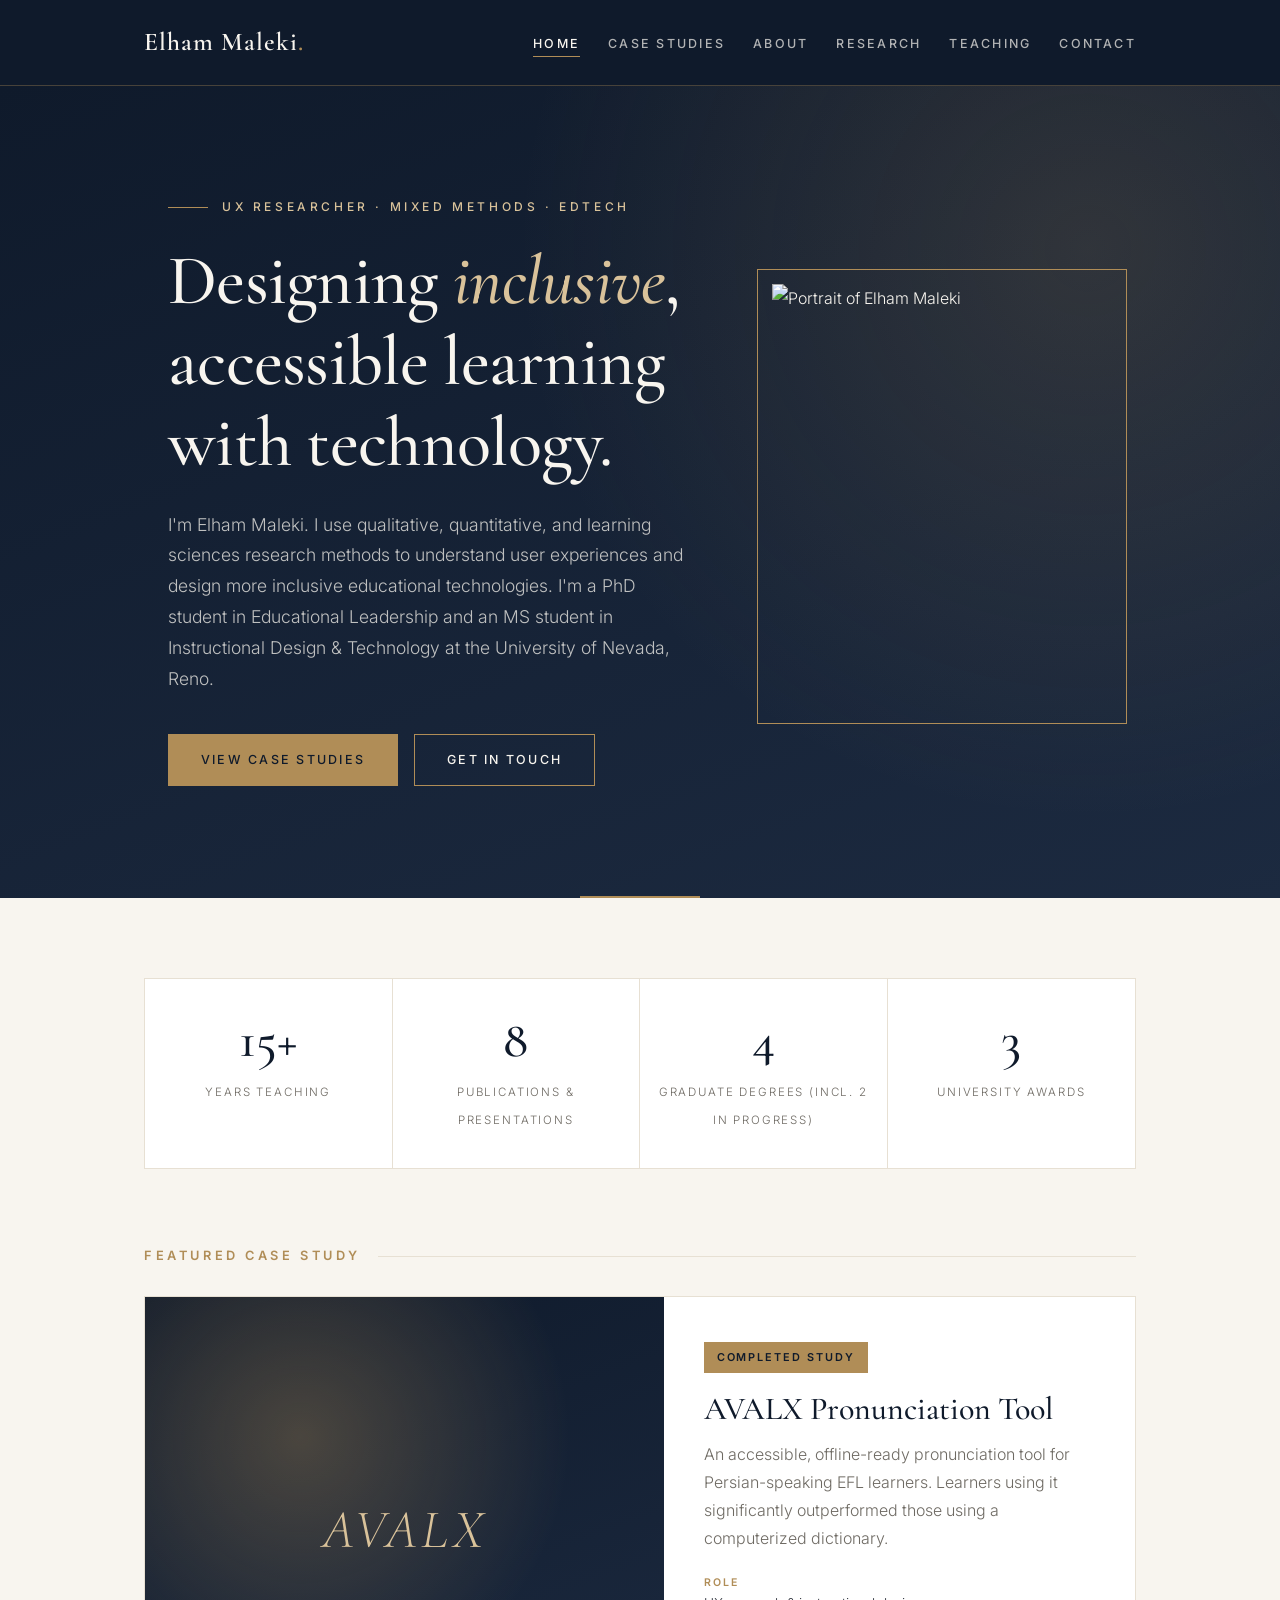
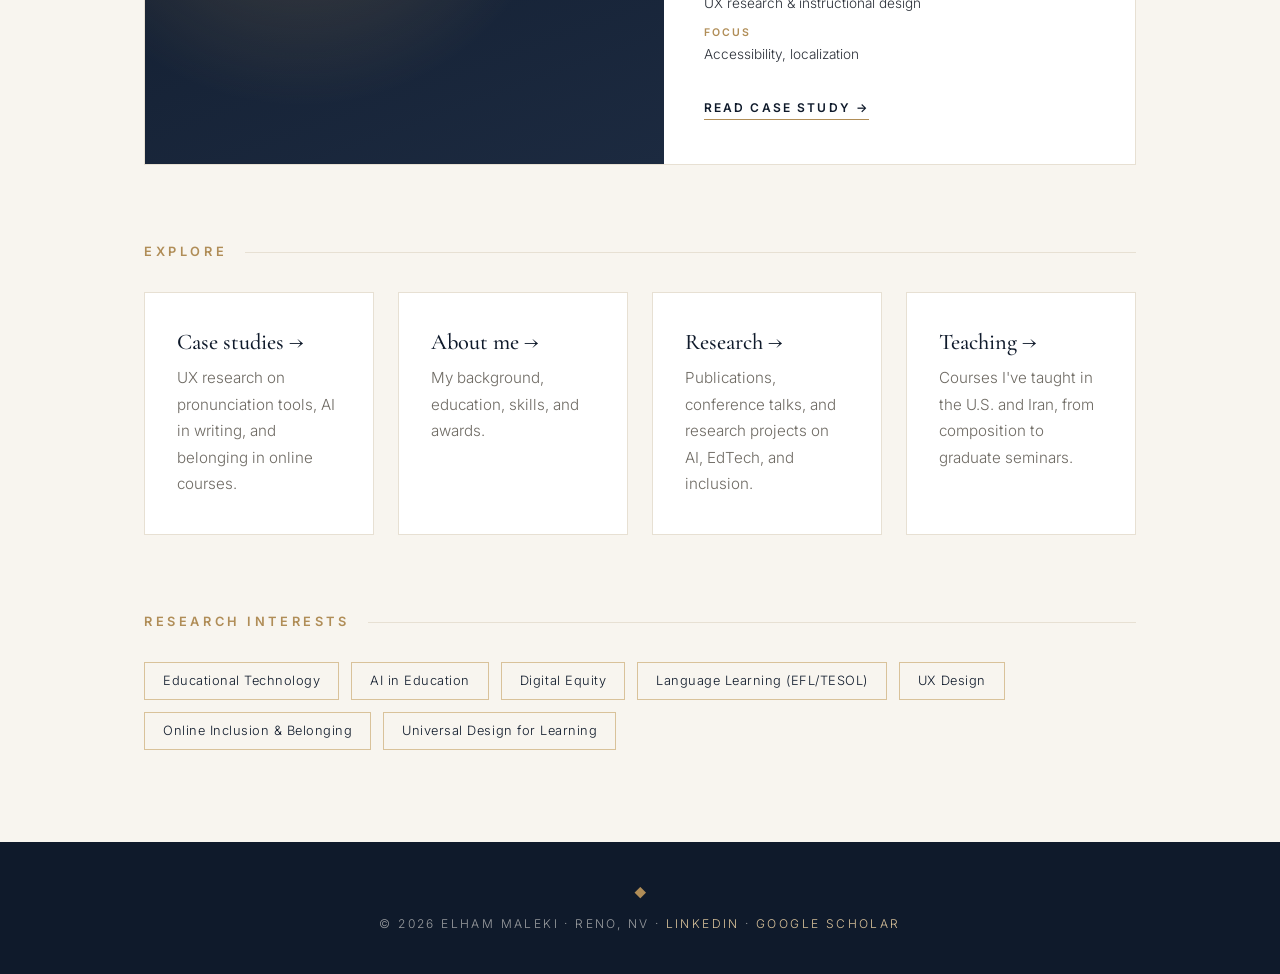
==== index.html @ 21c92529 "Add files via upload" ====
<!DOCTYPE html>
<html lang="en">
<head>
  <meta charset="UTF-8">
  <meta name="viewport" content="width=device-width, initial-scale=1.0">
  <title>Elham Maleki | Home</title>
  <link rel="preconnect" href="https://fonts.googleapis.com">
  <link href="https://fonts.googleapis.com/css2?family=Cormorant+Garamond:ital,wght@0,500;0,600;1,500&family=Inter:wght@300;400;500;600&display=swap" rel="stylesheet">
  <link rel="stylesheet" href="style.css">
</head>
<body>
  <header>
    <div class="container">
      <nav>
        <a href="index.html" class="logo">Elham Maleki</a>
        <ul>
          <li><a href="index.html" class="active">Home</a></li>
          <li><a href="case-studies.html">Case Studies</a></li>
          <li><a href="about.html">About</a></li>
          <li><a href="research.html">Research</a></li>
          <li><a href="teaching.html">Teaching</a></li>
          <li><a href="contact.html">Contact</a></li>
        </ul>
      </nav>
    </div>
  </header>

  <main>
    <div class="container">
      <section class="hero">
        <div class="hero-grid">
          <div>
        <p class="eyebrow">UX Researcher · Mixed Methods · EdTech</p>
        <h1>Designing <em>inclusive</em>, accessible learning with technology.</h1>
        <p class="lead">
          I'm Elham Maleki. I use qualitative, quantitative, and learning sciences research methods to understand
          user experiences and design more inclusive educational technologies. I'm a PhD student in Educational
          Leadership and an MS student in Instructional Design &amp; Technology at the University of Nevada, Reno.
        </p>
        <a href="case-studies.html" class="btn btn-primary">View case studies</a>
        <a href="contact.html" class="btn btn-outline">Get in touch</a>
          </div>
          <div class="hero-photo"><img src="images/profile.jpg" alt="Portrait of Elham Maleki"></div>
        </div>
      </section>

      <section>
        <div class="card stats">
          <div class="stat"><strong>15+</strong><span>Years teaching</span></div>
          <div class="stat"><strong>8</strong><span>Publications &amp; presentations</span></div>
          <div class="stat"><strong>4</strong><span>Graduate degrees (incl. 2 in progress)</span></div>
          <div class="stat"><strong>3</strong><span>University awards</span></div>
        </div>
      </section>

      <section>
        <h2>Featured case study</h2>
        <a href="avalx.html" class="case-feature">
          <div class="case-art">AVALX</div>
          <div class="case-body">
            <span class="status done">Completed study</span>
            <h3>AVALX Pronunciation Tool</h3>
            <p>An accessible, offline-ready pronunciation tool for Persian-speaking EFL learners. Learners using it
              significantly outperformed those using a computerized dictionary.</p>
            <div class="meta">
              <div><span>Role</span>UX research &amp; instructional design</div>
              <div><span>Focus</span>Accessibility, localization</div>
            </div>
            <span class="read-more">Read case study →</span>
          </div>
        </a>
      </section>

      <section>
        <h2>Explore</h2>
        <div class="grid" style="grid-template-columns: repeat(auto-fit, minmax(220px, 1fr));">
          <a href="case-studies.html" class="card">
            <h3>Case studies →</h3>
            <p>UX research on pronunciation tools, AI in writing, and belonging in online courses.</p>
          </a>
          <a href="about.html" class="card">
            <h3>About me →</h3>
            <p>My background, education, skills, and awards.</p>
          </a>
          <a href="research.html" class="card">
            <h3>Research →</h3>
            <p>Publications, conference talks, and research projects on AI, EdTech, and inclusion.</p>
          </a>
          <a href="teaching.html" class="card">
            <h3>Teaching →</h3>
            <p>Courses I've taught in the U.S. and Iran, from composition to graduate seminars.</p>
          </a>
        </div>
      </section>

      <section>
        <h2>Research interests</h2>
        <span class="tag">Educational Technology</span>
        <span class="tag">AI in Education</span>
        <span class="tag">Digital Equity</span>
        <span class="tag">Language Learning (EFL/TESOL)</span>
        <span class="tag">UX Design</span>
        <span class="tag">Online Inclusion &amp; Belonging</span>
        <span class="tag">Universal Design for Learning</span>
      </section>
    </div>
  </main>

  <footer>
    <div class="container">© 2026 Elham Maleki · Reno, NV · <a href="https://www.linkedin.com/in/elham-maleki-n/" target="_blank" rel="noopener">LinkedIn</a> · <a href="https://scholar.google.com/citations?user=H0M7LdgAAAAJ&amp;hl=en" target="_blank" rel="noopener">Google Scholar</a></div>
  </footer>
</body>
</html>
---- style.css ----
/* =========================================================
   Elham Maleki — Portfolio
   Classic theme: deep navy, antique gold, ivory
   ========================================================= */
:root {
  --ink: #0f1a2b;          /* deep navy */
  --ink-soft: #1c2a40;
  --ivory: #f8f5ef;
  --paper: #ffffff;
  --text: #2a2f38;
  --muted: #6e6a63;
  --gold: #b08d57;
  --gold-light: #d9c29a;
  --line: #e7e0d3;
  --serif: "Cormorant Garamond", "Playfair Display", Georgia, serif;
  --sans: "Inter", system-ui, -apple-system, sans-serif;
}

* { box-sizing: border-box; margin: 0; padding: 0; }
html { scroll-behavior: smooth; }

body {
  font-family: var(--sans);
  font-weight: 300;
  background: var(--ivory);
  color: var(--text);
  line-height: 1.75;
  overflow-x: hidden;
  -webkit-font-smoothing: antialiased;
}

h1, h2, h3 { font-family: var(--serif); font-weight: 500; color: var(--ink); line-height: 1.15; }
h1 { font-size: clamp(2.6rem, 6vw, 4.4rem); letter-spacing: -0.01em; }
h3 { font-size: 1.4rem; }
strong { font-weight: 600; }

a { color: var(--ink); text-decoration-color: var(--gold); text-underline-offset: 3px; }
a:hover { color: var(--gold); }

.container { max-width: 1040px; margin: 0 auto; padding: 0 24px; }

/* ---------- Header ---------- */
header {
  background: var(--ink);
  position: sticky;
  top: 0;
  z-index: 20;
  border-bottom: 1px solid rgba(176, 141, 87, 0.35);
}

nav {
  display: flex;
  justify-content: space-between;
  align-items: center;
  flex-wrap: wrap;
  gap: 12px;
  padding: 20px 0;
}

.logo {
  font-family: var(--serif);
  font-size: 1.6rem;
  font-weight: 600;
  letter-spacing: 0.04em;
  color: var(--ivory);
  text-decoration: none;
}
.logo::after { content: "."; color: var(--gold); }
.logo:hover { color: var(--ivory); }

nav ul { list-style: none; display: flex; flex-wrap: wrap; gap: 28px; }

nav ul a {
  position: relative;
  text-decoration: none;
  color: rgba(248, 245, 239, 0.7);
  font-size: 0.78rem;
  font-weight: 500;
  letter-spacing: 0.18em;
  text-transform: uppercase;
  padding: 6px 0;
  transition: color 0.25s;
}
nav ul a::after {
  content: "";
  position: absolute;
  left: 0; bottom: 0;
  width: 0; height: 1px;
  background: var(--gold);
  transition: width 0.3s ease;
}
nav ul a:hover, nav ul a.active { color: var(--ivory); }
nav ul a:hover::after, nav ul a.active::after { width: 100%; }

/* ---------- Layout ---------- */
main { padding: 0 0 80px; }
section { margin-top: 80px; animation: rise 0.8s ease both; }

@keyframes rise {
  from { opacity: 0; transform: translateY(14px); }
  to   { opacity: 1; transform: none; }
}

/* Section headings: small caps label with a gold rule */
h2 {
  display: flex;
  align-items: center;
  gap: 18px;
  font-family: var(--sans);
  font-size: 0.8rem;
  font-weight: 600;
  letter-spacing: 0.28em;
  text-transform: uppercase;
  color: var(--gold);
  margin-bottom: 32px;
}
h2::after { content: ""; flex: 1; height: 1px; background: var(--line); }

/* Full-width dark band (hero + page headers) */
.hero, .page-head {
  position: relative;
  margin: 0 calc(50% - 50vw);
  padding: 110px calc(50vw - 50% + 24px) 100px;
  background:
    radial-gradient(circle at 85% 20%, rgba(176, 141, 87, 0.18), transparent 45%),
    linear-gradient(160deg, var(--ink) 0%, var(--ink-soft) 100%);
  color: var(--ivory);
  animation: none;
}
.hero { margin-top: 0; }
.hero::after, .page-head::after {
  content: "";
  position: absolute;
  left: 50%; bottom: 0;
  transform: translateX(-50%);
  width: 120px; height: 2px;
  background: var(--gold);
}
.hero h1, .page-head h1 { color: var(--ivory); }
.hero h1 em, .page-head h1 em { color: var(--gold-light); font-style: italic; }

.hero .eyebrow, .page-head .eyebrow {
  font-size: 0.75rem;
  font-weight: 500;
  letter-spacing: 0.3em;
  text-transform: uppercase;
  color: var(--gold-light);
  margin-bottom: 24px;
}
.hero .eyebrow::before, .page-head .eyebrow::before {
  content: "";
  display: inline-block;
  width: 40px; height: 1px;
  background: var(--gold);
  vertical-align: middle;
  margin-right: 14px;
}

.hero p.lead, .page-intro {
  font-size: 1.1rem;
  color: rgba(248, 245, 239, 0.75);
  max-width: 620px;
  margin: 26px 0 40px;
}
.page-head .page-intro { margin-bottom: 0; }

/* ---------- Buttons ---------- */
.btn {
  display: inline-block;
  padding: 14px 32px;
  font-size: 0.78rem;
  font-weight: 500;
  letter-spacing: 0.18em;
  text-transform: uppercase;
  text-decoration: none;
  border: 1px solid var(--gold);
  margin: 0 12px 12px 0;
  transition: all 0.3s ease;
}
.btn-primary { background: var(--gold); color: var(--ink); }
.btn-primary:hover { background: transparent; color: var(--gold-light); }
.btn-outline { color: var(--ivory); }
.btn-outline:hover { background: var(--gold); color: var(--ink); }

/* ---------- Stats ---------- */
.stats, .card.stats {
  display: grid;
  grid-template-columns: repeat(4, 1fr);
  background: var(--paper);
  border: 1px solid var(--line);
  padding: 0;
}
.stat {
  text-align: center;
  padding: 36px 16px;
  border-right: 1px solid var(--line);
}
.stat:last-child { border-right: none; }
.stat strong {
  display: block;
  font-family: var(--serif);
  font-size: 3.2rem;
  font-weight: 500;
  color: var(--ink);
  line-height: 1;
  margin-bottom: 10px;
}
.stat span {
  font-size: 0.72rem;
  letter-spacing: 0.16em;
  text-transform: uppercase;
  color: var(--muted);
}

/* ---------- Cards ---------- */
.grid {
  display: grid;
  grid-template-columns: repeat(auto-fit, minmax(270px, 1fr));
  gap: 24px;
}

.card {
  position: relative;
  background: var(--paper);
  border: 1px solid var(--line);
  padding: 36px 32px;
  transition: transform 0.35s ease, box-shadow 0.35s ease;
}
.card::before {
  content: "";
  position: absolute;
  top: -1px; left: -1px;
  width: 0; height: 2px;
  background: var(--gold);
  transition: width 0.4s ease;
}
.card:hover::before { width: calc(100% + 2px); }
.card h3 { margin-bottom: 10px; }
.card p { color: var(--muted); font-size: 0.95rem; }

a.card { display: block; text-decoration: none; color: inherit; }
a.card:hover { transform: translateY(-4px); box-shadow: 0 18px 40px rgba(15, 26, 43, 0.08); }
a.card h3 { transition: color 0.3s; }
a.card:hover h3 { color: var(--gold); }

/* ---------- Timeline items ---------- */
.item {
  position: relative;
  padding: 0 0 36px 40px;
  border-left: 1px solid var(--line);
  margin-left: 6px;
}
.item:last-child { padding-bottom: 0; }
.item::before {
  content: "";
  position: absolute;
  left: -6px; top: 8px;
  width: 11px; height: 11px;
  background: var(--ivory);
  border: 1px solid var(--gold);
  transform: rotate(45deg);
}
.item-head {
  display: flex;
  justify-content: space-between;
  align-items: baseline;
  flex-wrap: wrap;
  gap: 4px 20px;
}
.item .date {
  font-size: 0.72rem;
  font-weight: 500;
  letter-spacing: 0.16em;
  text-transform: uppercase;
  color: var(--gold);
  white-space: nowrap;
}
.item .where { color: var(--muted); font-style: italic; font-family: var(--serif); font-size: 1.1rem; }
.item ul { padding-left: 18px; margin-top: 10px; }
.item li { margin-bottom: 4px; }
.item li::marker { color: var(--gold); }

/* ---------- Publications ---------- */
.pub {
  background: var(--paper);
  border: 1px solid var(--line);
  border-left: 2px solid var(--gold);
  padding: 22px 28px;
  margin-bottom: 16px;
  font-size: 0.97rem;
}
.pub em { font-family: var(--serif); font-size: 1.08em; }
.pub a {
  margin-left: 6px;
  font-size: 0.72rem;
  font-weight: 500;
  letter-spacing: 0.14em;
  text-transform: uppercase;
  color: var(--gold);
  text-decoration: none;
  white-space: nowrap;
}
.pub a::after { content: " →"; }

/* ---------- Tags ---------- */
.tag {
  display: inline-block;
  border: 1px solid var(--gold-light);
  color: var(--ink);
  font-size: 0.8rem;
  letter-spacing: 0.04em;
  padding: 7px 18px;
  margin: 0 8px 12px 0;
  transition: all 0.25s;
}
.tag:hover { background: var(--ink); color: var(--ivory); border-color: var(--ink); }

/* ---------- About ---------- */
.about-intro {
  display: grid;
  grid-template-columns: 260px 1fr;
  gap: 56px;
  align-items: center;
}
.about-intro p { font-size: 1.02rem; }
.avatar {
  width: 260px; height: 320px;
  object-fit: cover;
  background: linear-gradient(160deg, var(--ink), var(--ink-soft));
  display: flex; align-items: center; justify-content: center;
  font-family: var(--serif);
  font-size: 5rem;
  font-style: italic;
  color: var(--gold-light);
  outline: 1px solid var(--gold);
  outline-offset: 12px;
  margin: 12px;
}

img.avatar { display: block; }

/* ---------- Photos ---------- */
.hero-grid {
  display: grid;
  grid-template-columns: 1.5fr 1fr;
  gap: 64px;
  align-items: center;
}
.hero-photo img {
  display: block;
  width: 100%;
  max-width: 340px;
  aspect-ratio: 4 / 5;
  object-fit: cover;
  margin-left: auto;
  outline: 1px solid var(--gold);
  outline-offset: 14px;
}

.photo-feature {
  display: grid;
  grid-template-columns: 1.4fr 1fr;
  background: var(--paper);
  border: 1px solid var(--line);
}
.photo-feature img {
  display: block;
  width: 100%;
  height: 100%;
  min-height: 320px;
  object-fit: cover;
  object-position: center;
}
.photo-feature .photo-text { padding: 44px 40px; align-self: center; }
.photo-feature h3 { font-size: 1.9rem; margin-bottom: 12px; }
.photo-feature p { color: var(--muted); }

/* ---------- Contact ---------- */
.contact-list { list-style: none; }
.contact-list li { padding: 14px 0; border-bottom: 1px solid var(--line); }
.contact-list li:last-child { border-bottom: none; }
.contact-list strong {
  display: block;
  font-size: 0.7rem;
  font-weight: 600;
  letter-spacing: 0.2em;
  text-transform: uppercase;
  color: var(--gold);
}

form { display: grid; gap: 22px; }
label {
  font-size: 0.7rem;
  font-weight: 600;
  letter-spacing: 0.2em;
  text-transform: uppercase;
  color: var(--muted);
}
input, textarea {
  width: 100%;
  padding: 10px 0;
  border: none;
  border-bottom: 1px solid var(--line);
  background: transparent;
  font: inherit;
  font-weight: 400;
  color: var(--text);
  transition: border-color 0.25s;
}
input:focus, textarea:focus { outline: none; border-bottom-color: var(--gold); }
button.btn { justify-self: start; cursor: pointer; font-family: var(--sans); }
form .btn-primary:hover { color: var(--ink); background: var(--gold-light); }

/* ---------- Case studies ---------- */
.status {
  display: inline-block;
  font-size: 0.68rem;
  font-weight: 600;
  letter-spacing: 0.18em;
  text-transform: uppercase;
  padding: 5px 12px;
  margin-bottom: 18px;
  border: 1px solid var(--gold);
  color: var(--gold);
}
.status.done { background: var(--gold); color: var(--ink); }

.case-feature {
  display: grid;
  grid-template-columns: 1.1fr 1fr;
  background: var(--paper);
  border: 1px solid var(--line);
  text-decoration: none;
  color: inherit;
  transition: box-shadow 0.35s ease, transform 0.35s ease;
}
.case-feature:hover { box-shadow: 0 18px 40px rgba(15, 26, 43, 0.08); transform: translateY(-4px); color: inherit; }
.case-feature .case-art {
  background:
    radial-gradient(circle at 30% 30%, rgba(176, 141, 87, 0.35), transparent 55%),
    linear-gradient(160deg, var(--ink), var(--ink-soft));
  display: flex;
  align-items: center;
  justify-content: center;
  min-height: 300px;
  font-family: var(--serif);
  font-size: 3.4rem;
  font-style: italic;
  color: var(--gold-light);
  letter-spacing: 0.06em;
}
.case-feature .case-body { padding: 44px 40px; }
.case-feature h3 { font-size: 2rem; margin-bottom: 12px; }
.case-feature p { color: var(--muted); }
.meta { display: flex; flex-wrap: wrap; gap: 8px 24px; margin: 22px 0 26px; }
.meta div { font-size: 0.85rem; }
.meta span {
  display: block;
  font-size: 0.66rem;
  font-weight: 600;
  letter-spacing: 0.2em;
  text-transform: uppercase;
  color: var(--gold);
}
.read-more {
  font-size: 0.75rem;
  font-weight: 600;
  letter-spacing: 0.18em;
  text-transform: uppercase;
  color: var(--ink);
  border-bottom: 1px solid var(--gold);
  padding-bottom: 4px;
}

/* Case study article */
.case-section {
  display: grid;
  grid-template-columns: 200px 1fr;
  gap: 40px;
  padding: 48px 0;
  border-top: 1px solid var(--line);
  margin-top: 0;
}
.case-section:first-of-type { border-top: none; }
.case-label .num {
  display: block;
  font-family: var(--serif);
  font-size: 3rem;
  font-style: italic;
  color: var(--gold);
  line-height: 1;
}
.case-label h2 { margin: 8px 0 0; font-size: 0.72rem; }
.case-label h2::after { display: none; }
.case-content > p + p { margin-top: 14px; }
.case-content ul { padding-left: 20px; margin-top: 12px; }
.case-content li { margin-bottom: 6px; }
.case-content li::marker { color: var(--gold); }
.case-content h3 { margin: 26px 0 6px; }
.case-content h3:first-child { margin-top: 0; }

.callout {
  font-family: var(--serif);
  font-size: 1.6rem;
  font-style: italic;
  line-height: 1.4;
  color: var(--ink);
  border-left: 2px solid var(--gold);
  padding: 6px 0 6px 28px;
  margin: 24px 0;
}
.callout small {
  display: block;
  font-family: var(--sans);
  font-style: normal;
  font-size: 0.68rem;
  font-weight: 600;
  letter-spacing: 0.2em;
  text-transform: uppercase;
  color: var(--gold);
  margin-bottom: 8px;
}

.mini-grid { display: grid; grid-template-columns: repeat(auto-fit, minmax(220px, 1fr)); gap: 18px; margin-top: 12px; }
.mini-grid .card { padding: 26px 24px; }
.mini-grid .card h3 { font-size: 1.25rem; margin: 0 0 6px; }

.page-nav {
  display: flex;
  justify-content: space-between;
  flex-wrap: wrap;
  gap: 16px;
  padding-top: 40px;
  border-top: 1px solid var(--line);
}

/* ---------- Footer ---------- */
footer {
  background: var(--ink);
  color: rgba(248, 245, 239, 0.6);
  text-align: center;
  padding: 40px 0;
  font-size: 0.75rem;
  letter-spacing: 0.2em;
  text-transform: uppercase;
}
footer a { color: var(--gold-light); text-decoration: none; }
footer a:hover { color: var(--ivory); }
footer::before {
  content: "◆";
  display: block;
  color: var(--gold);
  margin-bottom: 10px;
  letter-spacing: 0;
}

/* ---------- Mobile ---------- */
@media (max-width: 720px) {
  nav { justify-content: center; }
  nav ul { gap: 16px; justify-content: center; }
  .hero, .page-head { padding-top: 70px; padding-bottom: 70px; }
  .about-intro { grid-template-columns: 1fr; text-align: center; gap: 36px; }
  .avatar { margin: 12px auto; width: 200px; height: 240px; }
  .stats, .card.stats { grid-template-columns: repeat(2, 1fr); }
  .stat { border-bottom: 1px solid var(--line); }
  .stat:nth-child(2n) { border-right: none; }
  .stat:nth-last-child(-n+2) { border-bottom: none; }
  .stat strong { font-size: 2.4rem; }
  .card { padding: 28px 24px; }
  .hero-grid { grid-template-columns: 1fr; gap: 48px; }
  .hero-photo { order: -1; }
  .hero-photo img { max-width: 220px; margin: 0 auto; }
  .photo-feature { grid-template-columns: 1fr; }
  .photo-feature img { min-height: 220px; }
  .photo-feature .photo-text { padding: 32px 24px; }
  .case-feature { grid-template-columns: 1fr; }
  .case-feature .case-art { min-height: 180px; font-size: 2.6rem; }
  .case-feature .case-body { padding: 32px 24px; }
  .case-section { grid-template-columns: 1fr; gap: 16px; padding: 36px 0; }
  .callout { font-size: 1.3rem; }
}
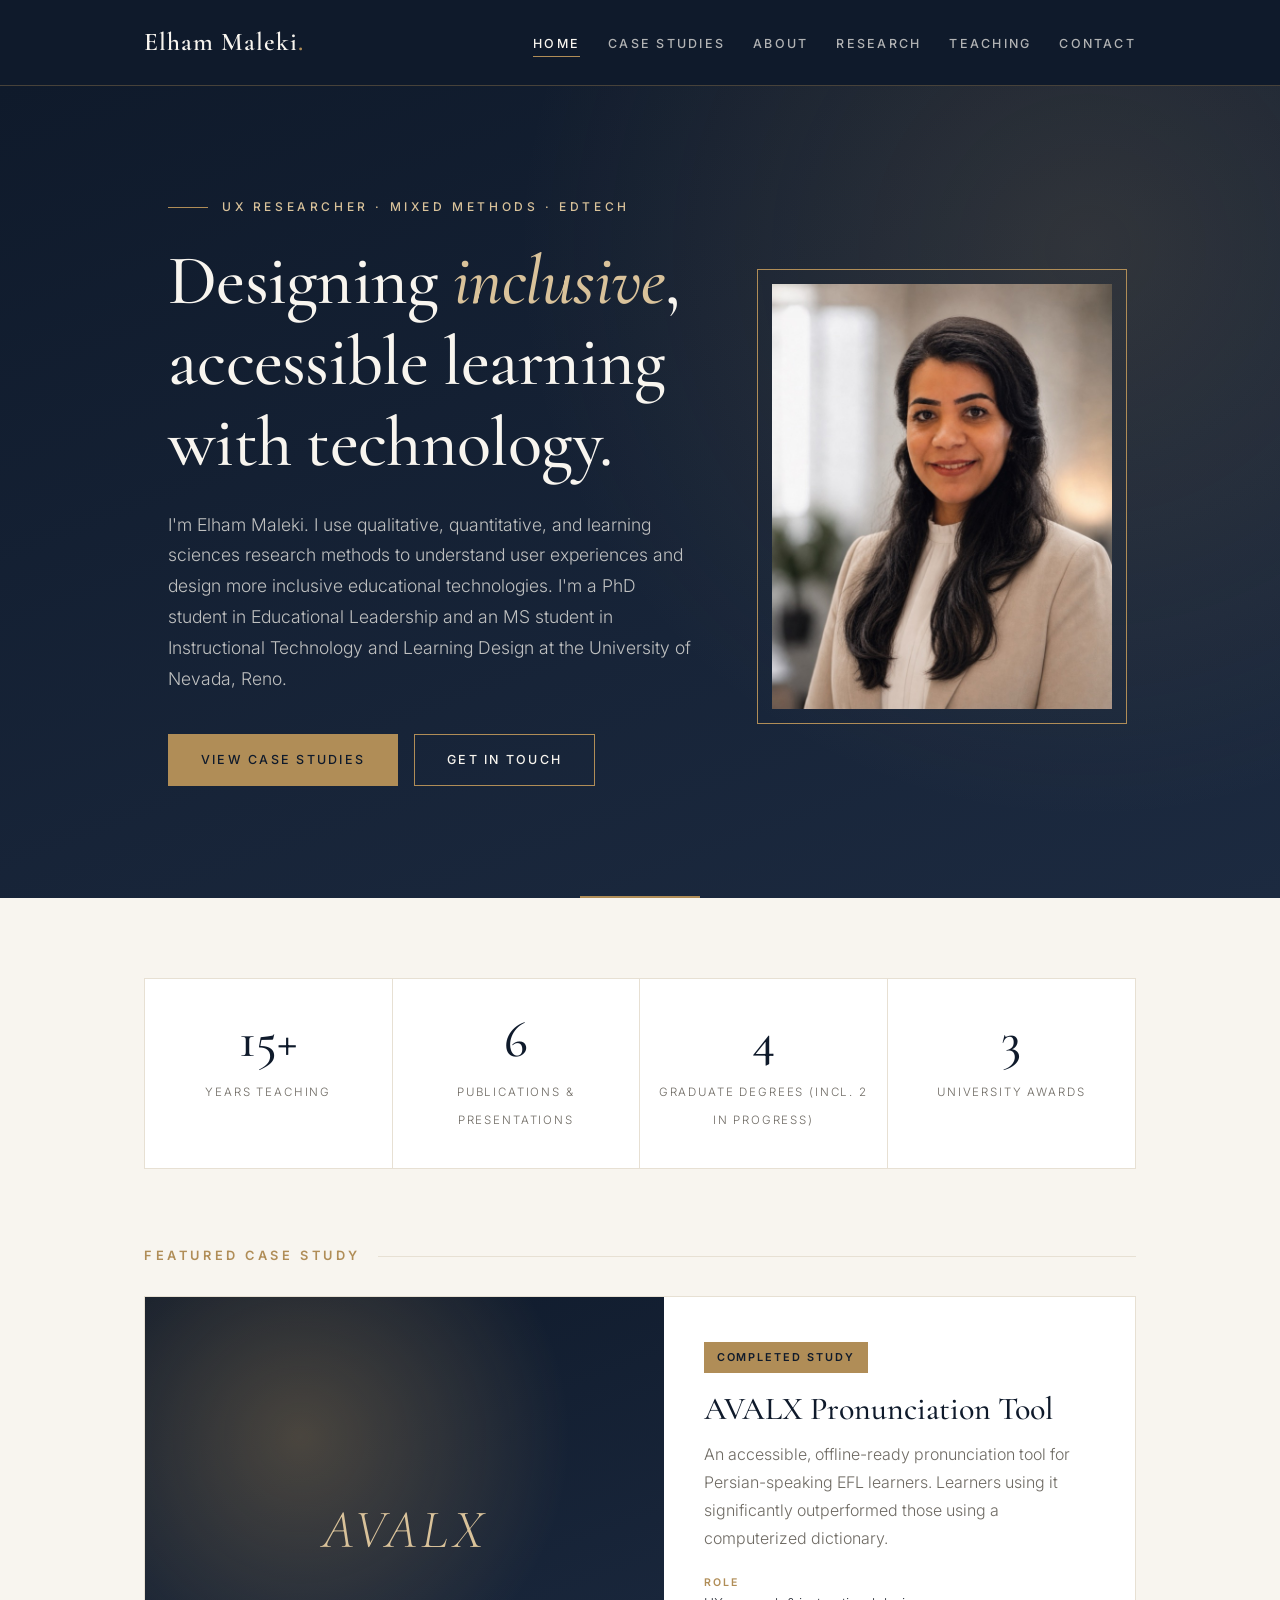
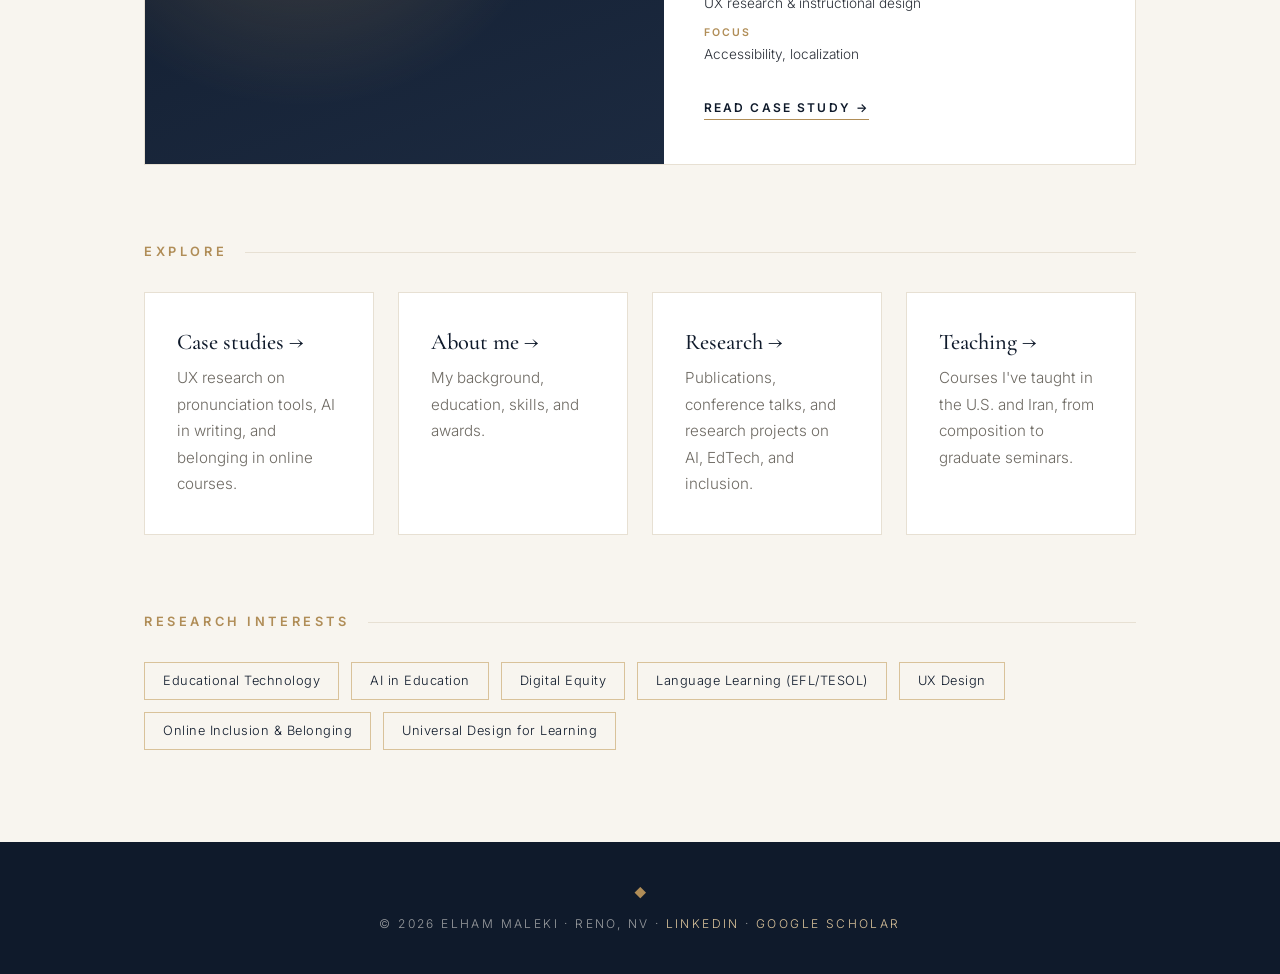
==== commit 68309385: "Add files via upload" ====
--- a/index.html
+++ b/index.html
@@ -35,7 +35,7 @@
         <p class="lead">
           I'm Elham Maleki. I use qualitative, quantitative, and learning sciences research methods to understand
           user experiences and design more inclusive educational technologies. I'm a PhD student in Educational
-          Leadership and an MS student in Instructional Design &amp; Technology at the University of Nevada, Reno.
+          Leadership and an MS student in Instructional Technology and Learning Design at the University of Nevada, Reno.
         </p>
         <a href="case-studies.html" class="btn btn-primary">View case studies</a>
         <a href="contact.html" class="btn btn-outline">Get in touch</a>
@@ -47,7 +47,7 @@
       <section>
         <div class="card stats">
           <div class="stat"><strong>15+</strong><span>Years teaching</span></div>
-          <div class="stat"><strong>8</strong><span>Publications &amp; presentations</span></div>
+          <div class="stat"><strong>6</strong><span>Publications &amp; presentations</span></div>
           <div class="stat"><strong>4</strong><span>Graduate degrees (incl. 2 in progress)</span></div>
           <div class="stat"><strong>3</strong><span>University awards</span></div>
         </div>
